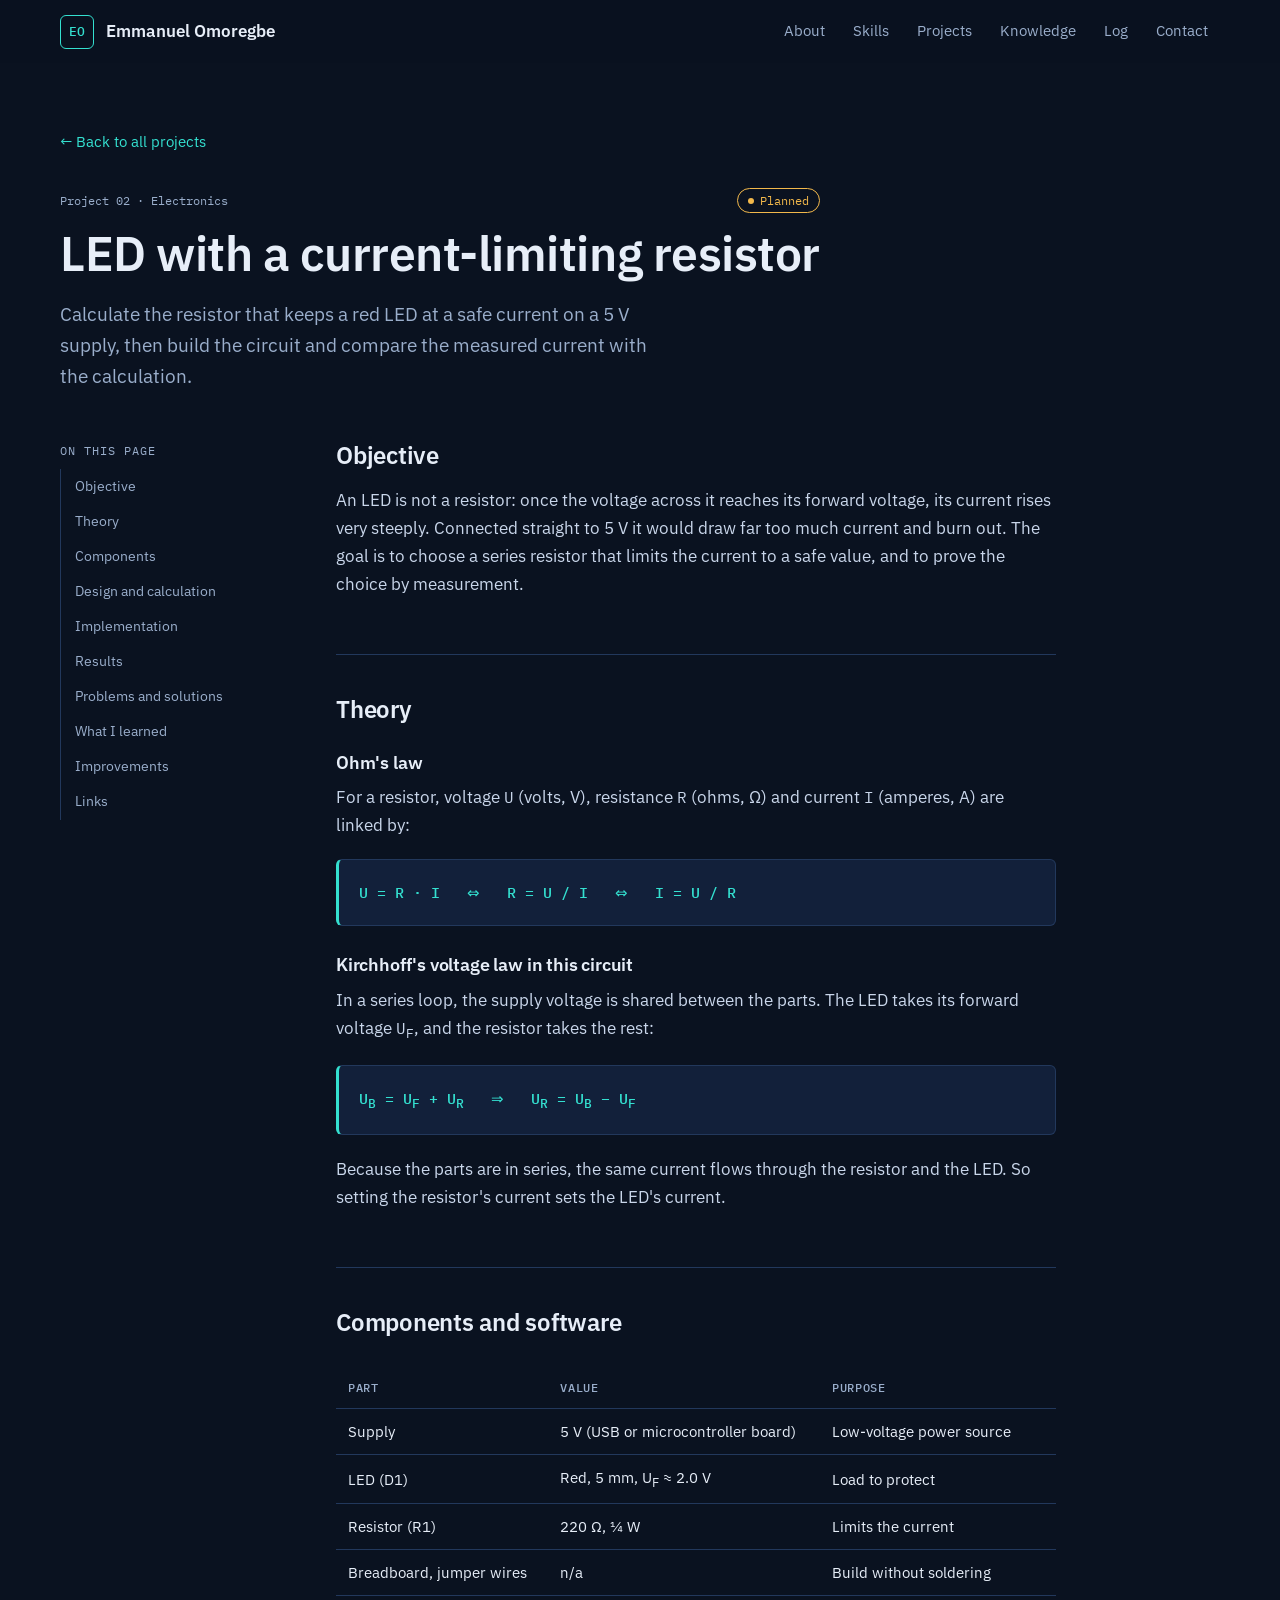
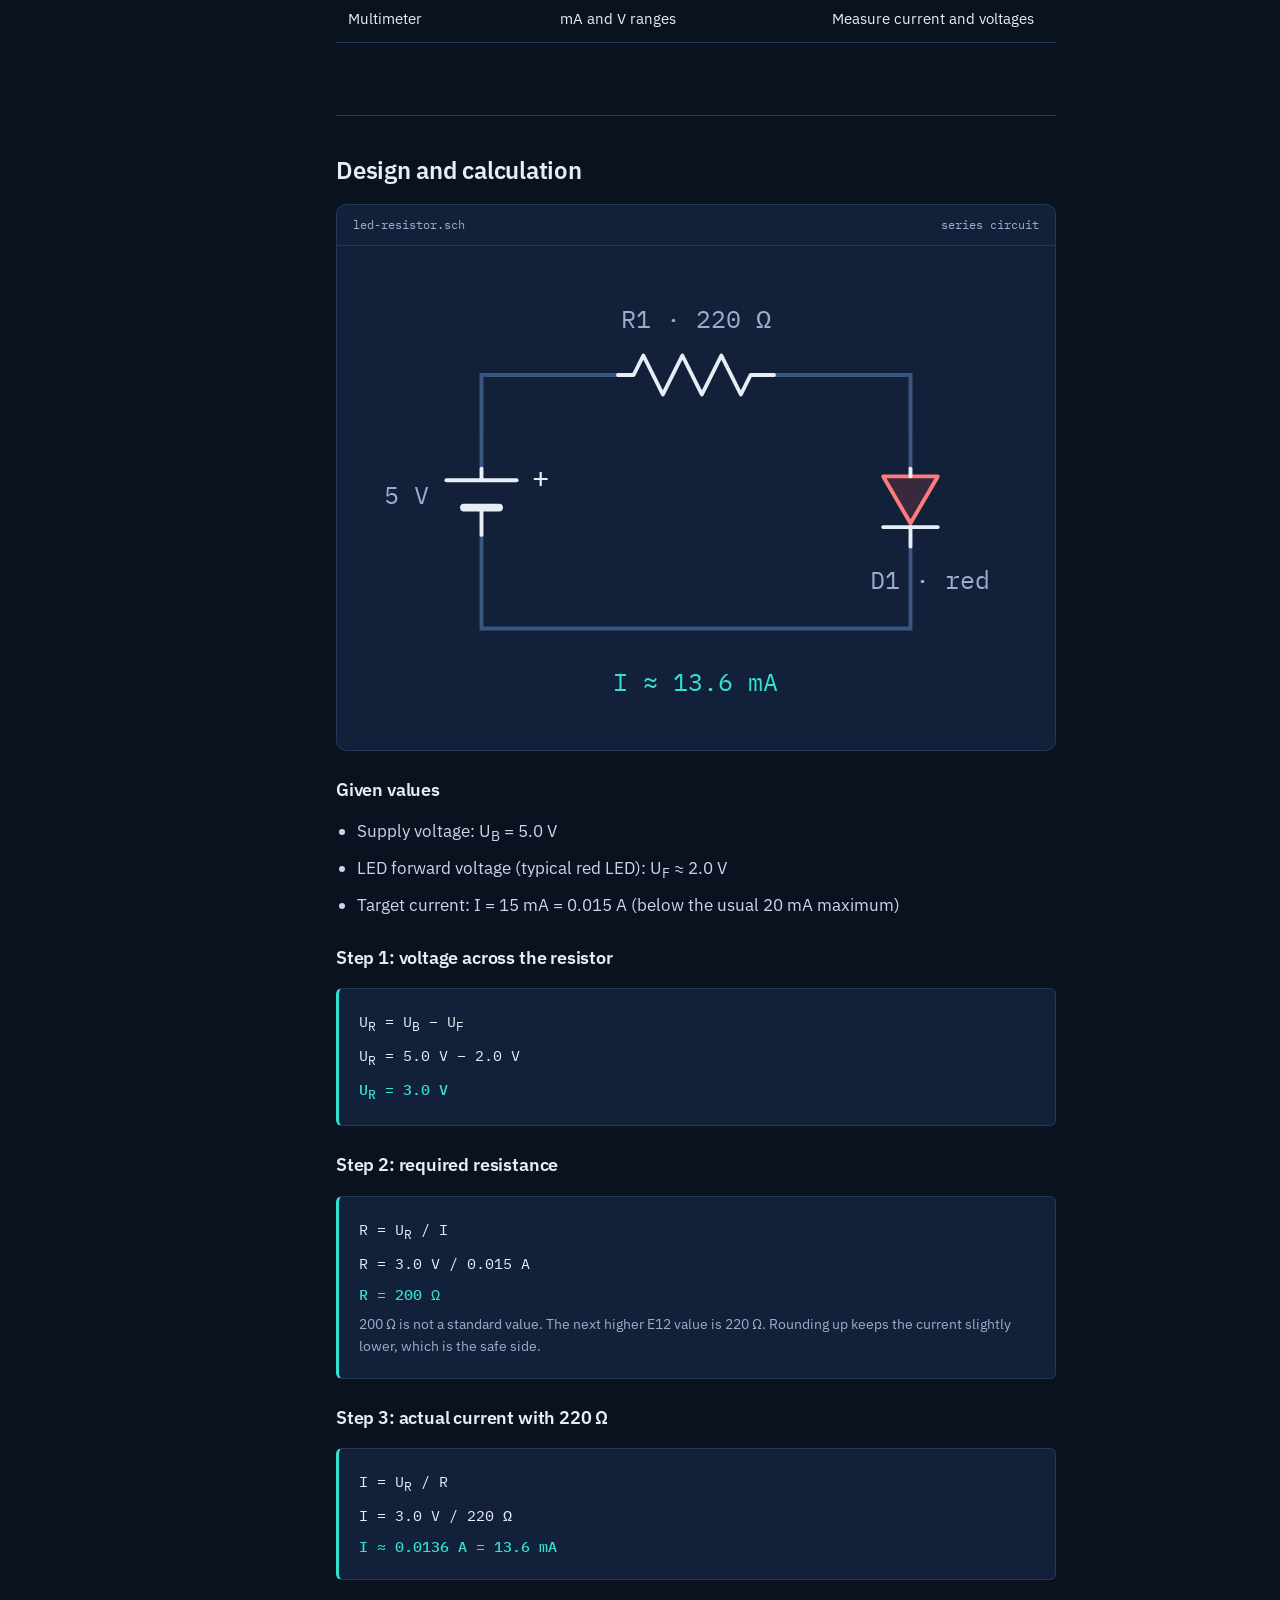
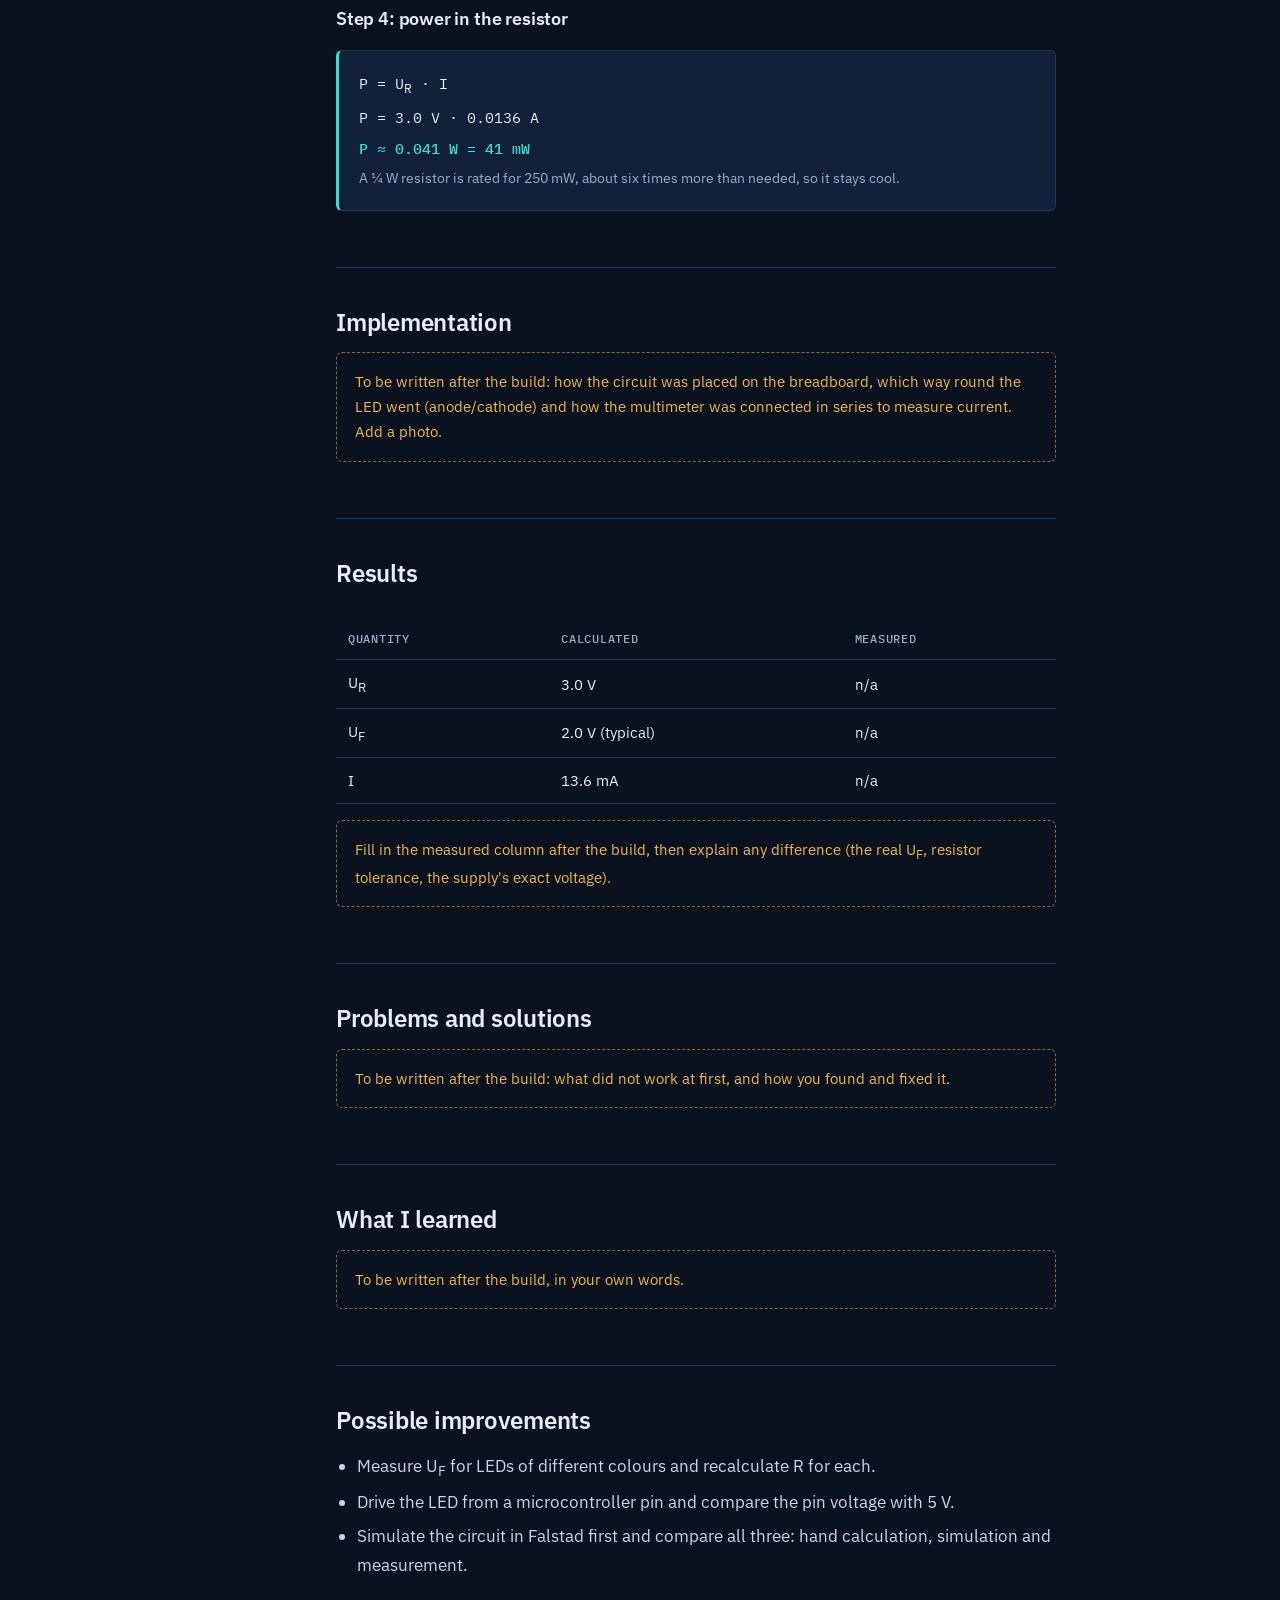
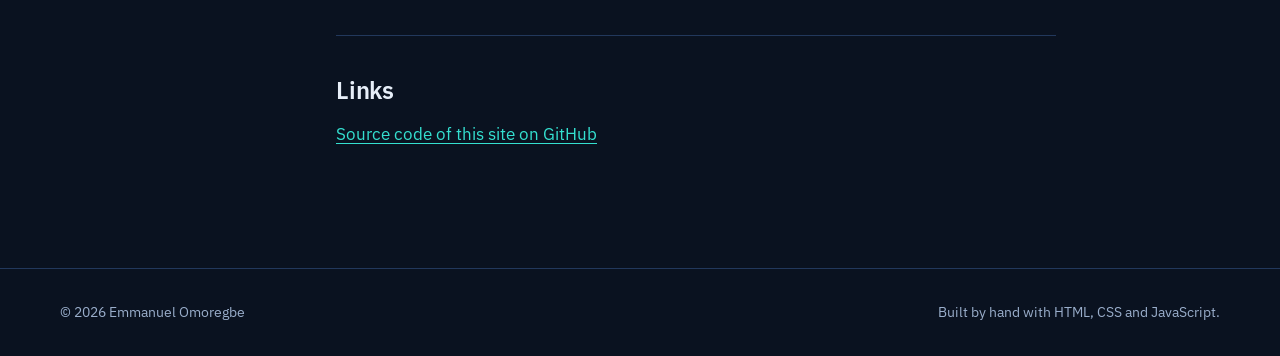
==== projects/led-resistor.html @ 3b99ac24 "Build first version of portfolio site - Home, About, Skills, Projects, Knowledge, Progress log and C" ====
<!DOCTYPE html>
<html lang="en">
<head>
  <meta charset="UTF-8">
  <meta name="viewport" content="width=device-width, initial-scale=1">
  <title>LED with a current-limiting resistor · Emmanuel Omoregbe</title>
  <meta name="description" content="Project 02: calculating, building and measuring a current-limiting resistor for a red LED on a 5 V supply.">
  <meta name="theme-color" content="#0a1220">
  <link rel="icon" href="../assets/favicon.svg" type="image/svg+xml">
  <link rel="preconnect" href="https://fonts.googleapis.com">
  <link rel="preconnect" href="https://fonts.gstatic.com" crossorigin>
  <link href="https://fonts.googleapis.com/css2?family=IBM+Plex+Mono:wght@400;500&family=IBM+Plex+Sans:wght@400;500;600&display=swap" rel="stylesheet">
  <!-- Note the "../": this page is one folder deeper than index.html -->
  <link rel="stylesheet" href="../css/style.css">
  <script src="../js/main.js" defer></script>
</head>
<body>
  <a class="skip-link" href="#main">Skip to content</a>

  <header class="site-header">
    <div class="wrap header-inner">
      <a class="brand" href="../index.html" aria-label="Emmanuel Omoregbe, home">
        <span class="brand-mark" aria-hidden="true">EO</span>
        <span class="brand-name">Emmanuel Omoregbe</span>
      </a>
      <button class="nav-toggle" type="button" aria-expanded="false" aria-controls="site-nav">
        <span class="nav-toggle-bars" aria-hidden="true"></span>
        <span class="visually-hidden">Open menu</span>
      </button>
      <nav id="site-nav" class="site-nav" aria-label="Main">
        <a href="../index.html#about">About</a>
        <a href="../index.html#skills">Skills</a>
        <a href="../index.html#projects">Projects</a>
        <a href="../index.html#knowledge">Knowledge</a>
        <a href="../index.html#log">Log</a>
        <a href="../index.html#contact">Contact</a>
      </nav>
    </div>
  </header>

  <main id="main" class="project-page">
    <div class="wrap">
      <a class="back-link" href="../index.html#projects">← Back to all projects</a>

      <header class="project-header">
        <div class="card-meta">
          <span>Project 02 · Electronics</span>
          <span class="status status-planned">Planned</span>
        </div>
        <h1>LED with a current-limiting resistor</h1>
        <p class="lead">
          Calculate the resistor that keeps a red LED at a safe current on a 5 V supply,
          then build the circuit and compare the measured current with the calculation.
        </p>
      </header>

      <div class="project-layout">
        <nav class="toc" aria-label="On this page">
          <p>On this page</p>
          <ol>
            <li><a href="#objective">Objective</a></li>
            <li><a href="#theory">Theory</a></li>
            <li><a href="#components">Components</a></li>
            <li><a href="#design">Design and calculation</a></li>
            <li><a href="#implementation">Implementation</a></li>
            <li><a href="#results">Results</a></li>
            <li><a href="#problems">Problems and solutions</a></li>
            <li><a href="#learned">What I learned</a></li>
            <li><a href="#improvements">Improvements</a></li>
            <li><a href="#links">Links</a></li>
          </ol>
        </nav>

        <article class="doc">
          <section id="objective">
            <h2>Objective</h2>
            <p>
              An LED is not a resistor: once the voltage across it reaches its forward voltage, its
              current rises very steeply. Connected straight to 5 V it would draw far too much current
              and burn out. The goal is to choose a series resistor that limits the current to a safe
              value, and to prove the choice by measurement.
            </p>
          </section>

          <section id="theory">
            <h2>Theory</h2>
            <h3>Ohm's law</h3>
            <p>
              For a resistor, voltage <code>U</code> (volts, V), resistance <code>R</code> (ohms, Ω) and
              current <code>I</code> (amperes, A) are linked by:
            </p>
            <div class="calc"><p class="result">U = R · I &nbsp;&nbsp;⇔&nbsp;&nbsp; R = U / I &nbsp;&nbsp;⇔&nbsp;&nbsp; I = U / R</p></div>

            <h3>Kirchhoff's voltage law in this circuit</h3>
            <p>
              In a series loop, the supply voltage is shared between the parts. The LED takes its forward
              voltage <code>U<sub>F</sub></code>, and the resistor takes the rest:
            </p>
            <div class="calc"><p class="result">U<sub>B</sub> = U<sub>F</sub> + U<sub>R</sub> &nbsp;&nbsp;⇒&nbsp;&nbsp; U<sub>R</sub> = U<sub>B</sub> − U<sub>F</sub></p></div>
            <p>
              Because the parts are in series, the same current flows through the resistor and the LED.
              So setting the resistor's current sets the LED's current.
            </p>
          </section>

          <section id="components">
            <h2>Components and software</h2>
            <div class="table-scroll">
              <table class="data-table">
                <thead>
                  <tr><th>Part</th><th>Value</th><th>Purpose</th></tr>
                </thead>
                <tbody>
                  <tr><td>Supply</td><td>5 V (USB or microcontroller board)</td><td>Low-voltage power source</td></tr>
                  <tr><td>LED (D1)</td><td>Red, 5 mm, U<sub>F</sub> ≈ 2.0 V</td><td>Load to protect</td></tr>
                  <tr><td>Resistor (R1)</td><td>220 Ω, ¼ W</td><td>Limits the current</td></tr>
                  <tr><td>Breadboard, jumper wires</td><td>n/a</td><td>Build without soldering</td></tr>
                  <tr><td>Multimeter</td><td>mA and V ranges</td><td>Measure current and voltages</td></tr>
                </tbody>
              </table>
            </div>
            <!-- EDIT: replace the typical LED values with the values from your LED's datasheet -->
          </section>

          <section id="design">
            <h2>Design and calculation</h2>

            <figure class="schematic" aria-label="Circuit diagram: 5 volt supply, 220 ohm resistor and red LED in series">
              <div class="schematic-bar" aria-hidden="true"><span>led-resistor.sch</span><span>series circuit</span></div>
              <svg viewBox="0 0 360 250" role="img" aria-hidden="true">
                <path class="wire" d="M70 190 L70 60 L290 60 L290 190 Z"/>
                <rect class="gap" x="52" y="108" width="36" height="34"/>
                <line class="part" x1="52" y1="114" x2="88" y2="114"/>
                <line class="part thick" x1="61" y1="128" x2="79" y2="128"/>
                <line class="part" x1="70" y1="114" x2="70" y2="108"/>
                <line class="part" x1="70" y1="128" x2="70" y2="142"/>
                <text class="label" x="96" y="118">+</text>
                <text class="value" x="20" y="126">5 V</text>
                <rect class="gap" x="140" y="48" width="80" height="24"/>
                <path class="part" d="M140 60 L148 60 L153 50 L163 70 L173 50 L183 70 L193 50 L203 70 L208 60 L220 60"/>
                <text class="value" x="180" y="36" text-anchor="middle">R1 · 220 Ω</text>
                <rect class="gap" x="272" y="108" width="36" height="40"/>
                <path class="part led" d="M276 112 L304 112 L290 136 Z"/>
                <line class="part" x1="276" y1="138" x2="304" y2="138"/>
                <line class="part" x1="290" y1="108" x2="290" y2="112"/>
                <line class="part" x1="290" y1="138" x2="290" y2="148"/>
                <text class="value" x="300" y="170" text-anchor="middle">D1 · red</text>
                <text class="value accent" x="180" y="222" text-anchor="middle">I ≈ 13.6 mA</text>
              </svg>
            </figure>

            <h3>Given values</h3>
            <ul>
              <li>Supply voltage: U<sub>B</sub> = 5.0 V</li>
              <li>LED forward voltage (typical red LED): U<sub>F</sub> ≈ 2.0 V</li>
              <li>Target current: I = 15 mA = 0.015 A (below the usual 20 mA maximum)</li>
            </ul>

            <h3>Step 1: voltage across the resistor</h3>
            <div class="calc">
              <p>U<sub>R</sub> = U<sub>B</sub> − U<sub>F</sub></p>
              <p>U<sub>R</sub> = 5.0 V − 2.0 V</p>
              <p class="result">U<sub>R</sub> = 3.0 V</p>
            </div>

            <h3>Step 2: required resistance</h3>
            <div class="calc">
              <p>R = U<sub>R</sub> / I</p>
              <p>R = 3.0 V / 0.015 A</p>
              <p class="result">R = 200 Ω</p>
              <p class="step">200 Ω is not a standard value. The next higher E12 value is 220 Ω. Rounding up keeps the current slightly lower, which is the safe side.</p>
            </div>

            <h3>Step 3: actual current with 220 Ω</h3>
            <div class="calc">
              <p>I = U<sub>R</sub> / R</p>
              <p>I = 3.0 V / 220 Ω</p>
              <p class="result">I ≈ 0.0136 A = 13.6 mA</p>
            </div>

            <h3>Step 4: power in the resistor</h3>
            <div class="calc">
              <p>P = U<sub>R</sub> · I</p>
              <p>P = 3.0 V · 0.0136 A</p>
              <p class="result">P ≈ 0.041 W = 41 mW</p>
              <p class="step">A ¼ W resistor is rated for 250 mW, about six times more than needed, so it stays cool.</p>
            </div>
          </section>

          <section id="implementation">
            <h2>Implementation</h2>
            <p class="todo">To be written after the build: how the circuit was placed on the breadboard, which way round the LED went (anode/cathode) and how the multimeter was connected in series to measure current. Add a photo.</p>
          </section>

          <section id="results">
            <h2>Results</h2>
            <div class="table-scroll">
              <table class="data-table">
                <thead>
                  <tr><th>Quantity</th><th>Calculated</th><th>Measured</th></tr>
                </thead>
                <tbody>
                  <tr><td>U<sub>R</sub></td><td>3.0 V</td><td>n/a</td></tr>
                  <tr><td>U<sub>F</sub></td><td>2.0 V (typical)</td><td>n/a</td></tr>
                  <tr><td>I</td><td>13.6 mA</td><td>n/a</td></tr>
                </tbody>
              </table>
            </div>
            <p class="todo">Fill in the measured column after the build, then explain any difference (the real U<sub>F</sub>, resistor tolerance, the supply's exact voltage).</p>
          </section>

          <section id="problems">
            <h2>Problems and solutions</h2>
            <p class="todo">To be written after the build: what did not work at first, and how you found and fixed it.</p>
          </section>

          <section id="learned">
            <h2>What I learned</h2>
            <p class="todo">To be written after the build, in your own words.</p>
          </section>

          <section id="improvements">
            <h2>Possible improvements</h2>
            <ul>
              <li>Measure U<sub>F</sub> for LEDs of different colours and recalculate R for each.</li>
              <li>Drive the LED from a microcontroller pin and compare the pin voltage with 5 V.</li>
              <li>Simulate the circuit in Falstad first and compare all three: hand calculation, simulation and measurement.</li>
            </ul>
          </section>

          <section id="links">
            <h2>Links</h2>
            <p>
              <a href="https://github.com/Manuopus/electrical-engineering-portfolio" target="_blank" rel="noopener">Source code of this site on GitHub</a>
            </p>
          </section>
        </article>
      </div>
    </div>
  </main>

  <footer class="site-footer">
    <div class="wrap footer-inner">
      <p>© <span id="year"></span> Emmanuel Omoregbe</p>
      <p>Built by hand with HTML, CSS and JavaScript.</p>
    </div>
  </footer>
</body>
</html>
---- css/style.css ----
/* =========================================================
   Electrical Engineering Portfolio: main stylesheet
   Sections:
     1. Design tokens (colours, fonts, spacing)
     2. Base and reset
     3. Layout helpers
     4. Header and navigation
     5. Buttons and status labels
     6. Hero and schematic
     7. Sections: about, skills, cards, timeline, contact
     8. Project pages
     9. Footer
    10. Motion (entrance, reduced motion)
    11. Responsive breakpoints
   ========================================================= */

/* ---------- 1. Design tokens ----------
   Change a colour here and it changes everywhere. */
:root {
  --bg: #0a1220;          /* page background, dark navy */
  --bg-alt: #0d182b;      /* every second section */
  --surface: #12203a;     /* cards and panels */
  --surface-hover: #172947;
  --line: #22385c;        /* borders and wires */
  --text: #e7eef8;
  --muted: #9aaecb;       /* secondary text */
  --accent: #34e0d0;      /* turquoise */
  --accent-strong: #6cf0e3;
  --accent-ink: #04231f;  /* text on turquoise buttons */
  --planned: #f2b84b;
  --learning: #34e0d0;
  --demonstrated: #6be38f;

  --font-sans: "IBM Plex Sans", system-ui, -apple-system, "Segoe UI", sans-serif;
  --font-mono: "IBM Plex Mono", ui-monospace, "SFMono-Regular", Menlo, monospace;

  --radius: 10px;
  --radius-small: 6px;
  --gutter: clamp(16px, 4vw, 40px);  /* left/right page padding */
  --max-width: 1160px;
  --section-space: clamp(72px, 10vw, 120px);
  --header-height: 64px;

  --ease: cubic-bezier(0.2, 0.7, 0.2, 1);
}

/* ---------- 2. Base and reset ---------- */
*,
*::before,
*::after {
  box-sizing: border-box;
}

html {
  scroll-behavior: smooth;
  scroll-padding-top: calc(var(--header-height) + 16px); /* anchors land below the fixed header */
  -webkit-text-size-adjust: 100%;
}

body {
  margin: 0;
  background: var(--bg);
  color: var(--text);
  font-family: var(--font-sans);
  font-size: 1.0625rem;
  line-height: 1.65;
  -webkit-font-smoothing: antialiased;
}

h1, h2, h3, h4 {
  margin: 0;
  line-height: 1.2;
  font-weight: 600;
  letter-spacing: -0.01em;
  text-wrap: balance;
}

p {
  margin: 0;
  text-wrap: pretty;
}

a {
  color: var(--accent);
  text-decoration-thickness: 1px;
  text-underline-offset: 3px;
}

a:hover {
  color: var(--accent-strong);
}

img,
svg {
  display: block;
  max-width: 100%;
}

code,
.mono {
  font-family: var(--font-mono);
  font-size: 0.92em;
}

:focus-visible {
  outline: 2px solid var(--accent);
  outline-offset: 3px;
  border-radius: 4px;
}

.visually-hidden {
  position: absolute;
  width: 1px;
  height: 1px;
  overflow: hidden;
  clip: rect(0 0 0 0);
  white-space: nowrap;
}

.skip-link {
  position: absolute;
  left: 16px;
  top: -60px;
  z-index: 100;
  padding: 10px 16px;
  background: var(--accent);
  color: var(--accent-ink);
  font-weight: 600;
  border-radius: var(--radius-small);
}

.skip-link:focus {
  top: 12px;
}

/* ---------- 3. Layout helpers ---------- */
.wrap {
  width: 100%;
  max-width: calc(var(--max-width) + 2 * var(--gutter));
  margin-inline: auto;
  padding-inline: var(--gutter);
}

.section {
  padding-block: var(--section-space);
}

.section-alt {
  background: var(--bg-alt);
  border-block: 1px solid #13223b;
}

.section-title {
  font-size: clamp(1.75rem, 3.2vw, 2.4rem);
  margin-bottom: 16px;
}

.section-intro {
  max-width: 62ch;
  color: var(--muted);
  margin-bottom: 40px;
}

.eyebrow {
  font-family: var(--font-mono);
  font-size: 0.8125rem;
  letter-spacing: 0.08em;
  text-transform: uppercase;
  color: var(--accent);
  margin-bottom: 20px;
}

.lead {
  font-size: clamp(1.0625rem, 1.6vw, 1.1875rem);
  color: var(--muted);
  max-width: 58ch;
}

.prose p + p {
  margin-top: 1em;
}

/* ---------- 4. Header and navigation ---------- */
.site-header {
  position: fixed;
  inset: 0 0 auto 0;
  z-index: 50;
  height: var(--header-height);
  border-bottom: 1px solid transparent;
  transition: border-color 0.2s;
}

/* The blurred background sits on its own layer. If backdrop-filter were on
   .site-header itself, it would trap the fixed mobile menu inside the header. */
.site-header::before {
  content: "";
  position: absolute;
  inset: 0;
  z-index: -1;
  background: rgba(10, 18, 32, 0.82);
  backdrop-filter: blur(10px);
  -webkit-backdrop-filter: blur(10px);
}

.site-header.is-scrolled {
  border-bottom-color: var(--line);
}

.header-inner {
  height: 100%;
  display: flex;
  align-items: center;
  justify-content: space-between;
  gap: 24px;
}

.brand {
  display: inline-flex;
  align-items: center;
  gap: 12px;
  color: var(--text);
  text-decoration: none;
  font-weight: 600;
  min-height: 44px;
}

.brand:hover {
  color: var(--text);
}

.brand-mark {
  display: grid;
  place-items: center;
  width: 34px;
  height: 34px;
  border: 1.5px solid var(--accent);
  border-radius: var(--radius-small);
  color: var(--accent);
  font-family: var(--font-mono);
  font-size: 0.8125rem;
  font-weight: 500;
}

.site-nav {
  display: flex;
  gap: 4px;
}

.site-nav a {
  position: relative;
  padding: 10px 12px;
  color: var(--muted);
  text-decoration: none;
  font-size: 0.9375rem;
  transition: color 0.2s;
}

/* underline that draws in on hover and on the active section */
.site-nav a::after {
  content: "";
  position: absolute;
  left: 12px;
  right: 12px;
  bottom: 4px;
  height: 1.5px;
  background: var(--accent);
  transform: scaleX(0);
  transform-origin: left;
  transition: transform 0.25s var(--ease);
}

.site-nav a:hover,
.site-nav a.is-active {
  color: var(--text);
}

.site-nav a:hover::after,
.site-nav a.is-active::after {
  transform: scaleX(1);
}

.nav-toggle {
  display: none; /* shown on small screens, see section 11 */
  width: 44px;
  height: 44px;
  border: 1px solid var(--line);
  border-radius: var(--radius-small);
  background: transparent;
  cursor: pointer;
}

.nav-toggle-bars,
.nav-toggle-bars::before,
.nav-toggle-bars::after {
  display: block;
  width: 18px;
  height: 1.5px;
  margin-inline: auto;
  background: var(--text);
  transition: transform 0.25s var(--ease), opacity 0.2s;
}

.nav-toggle-bars {
  position: relative;
}

.nav-toggle-bars::before,
.nav-toggle-bars::after {
  content: "";
  position: absolute;
  left: 0;
}

.nav-toggle-bars::before { top: -6px; }
.nav-toggle-bars::after { top: 6px; }

.nav-toggle[aria-expanded="true"] .nav-toggle-bars { background: transparent; }
.nav-toggle[aria-expanded="true"] .nav-toggle-bars::before { transform: translateY(6px) rotate(45deg); }
.nav-toggle[aria-expanded="true"] .nav-toggle-bars::after { transform: translateY(-6px) rotate(-45deg); }

/* ---------- 5. Buttons and status labels ---------- */
.button-row {
  display: flex;
  flex-wrap: wrap;
  gap: 12px;
  margin-top: 32px;
}

.button {
  display: inline-flex;
  align-items: center;
  justify-content: center;
  min-height: 48px;
  padding: 12px 22px;
  border-radius: var(--radius-small);
  font-weight: 500;
  font-size: 0.9875rem;
  text-decoration: none;
  transition: transform 0.15s var(--ease), background-color 0.2s, border-color 0.2s, color 0.2s;
}

.button:hover {
  transform: translateY(-1px);
}

.button:active {
  transform: translateY(1px) scale(0.98);
}

.button-primary {
  background: var(--accent);
  color: var(--accent-ink);
}

.button-primary:hover {
  background: var(--accent-strong);
  color: var(--accent-ink);
}

.button-secondary {
  border: 1px solid var(--line);
  color: var(--text);
}

.button-secondary:hover {
  border-color: var(--accent);
  color: var(--text);
}

.status {
  display: inline-flex;
  align-items: center;
  gap: 6px;
  padding: 2px 10px;
  border: 1px solid currentColor;
  border-radius: 999px;
  font-family: var(--font-mono);
  font-size: 0.75rem;
  line-height: 1.6;
  white-space: nowrap;
}

.status::before {
  content: "";
  width: 6px;
  height: 6px;
  border-radius: 50%;
  background: currentColor;
}

.status-planned { color: var(--planned); }
.status-learning { color: var(--learning); }
.status-demonstrated { color: var(--demonstrated); }
.status-in-progress { color: var(--learning); }
.status-completed { color: var(--demonstrated); }

/* ---------- 6. Hero and schematic ---------- */
.hero {
  min-height: 100svh;
  display: flex;
  align-items: center;
  padding-top: calc(var(--header-height) + 48px);
  padding-bottom: 64px;
  /* faint engineering grid behind the hero */
  background-image:
    linear-gradient(rgba(52, 224, 208, 0.045) 1px, transparent 1px),
    linear-gradient(90deg, rgba(52, 224, 208, 0.045) 1px, transparent 1px);
  background-size: 32px 32px;
  background-position: center top;
}

.hero-grid {
  display: grid;
  grid-template-columns: 1.15fr 1fr;
  align-items: center;
  gap: clamp(32px, 6vw, 80px);
}

.hero h1 {
  font-size: clamp(2.1rem, 4.6vw, 3.5rem);
  line-height: 1.08;
  letter-spacing: -0.025em;
  margin-bottom: 24px;
}

.focus {
  display: flex;
  align-items: center;
  gap: 10px;
  margin-top: 36px;
  font-family: var(--font-mono);
  font-size: 0.8125rem;
  color: var(--muted);
}

.focus-dot {
  width: 8px;
  height: 8px;
  border-radius: 50%;
  background: var(--accent);
  box-shadow: 0 0 0 4px rgba(52, 224, 208, 0.18);
}

.schematic {
  margin: 0;
  background: var(--surface);
  border: 1px solid var(--line);
  border-radius: var(--radius);
  overflow: hidden;
}

.schematic-bar {
  display: flex;
  justify-content: space-between;
  gap: 16px;
  padding: 10px 16px;
  border-bottom: 1px solid var(--line);
  font-family: var(--font-mono);
  font-size: 0.75rem;
  color: var(--muted);
}

.schematic svg {
  width: 100%;
  height: auto;
  padding: 12px 8px 4px;
}

.schematic .wire {
  fill: none;
  stroke: #3b5680;
  stroke-width: 2;
}

.schematic .gap { fill: var(--surface); }

.schematic .part {
  fill: none;
  stroke: var(--text);
  stroke-width: 2;
  stroke-linecap: round;
  stroke-linejoin: round;
}

.schematic .part.thick { stroke-width: 4; }
.schematic .part.led { fill: rgba(255, 90, 90, 0.16); stroke: #ff7a7a; }
.schematic .part.glow { stroke: #ff7a7a; stroke-width: 1.5; }
.schematic .current circle { fill: var(--accent); }

.schematic .label,
.schematic .value {
  font-family: var(--font-mono);
  font-size: 13px;
  fill: var(--muted);
}

.schematic .label { fill: var(--text); font-size: 15px; }
.schematic .value.accent { fill: var(--accent); }

/* ---------- 7. Sections ---------- */

/* About */
.about-grid {
  display: grid;
  grid-template-columns: 1.4fr 1fr;
  gap: clamp(32px, 6vw, 80px);
  align-items: start;
  margin-top: 24px;
}

.prose {
  max-width: 62ch;
  color: #c9d6ea;
}

.facts {
  margin: 0;
  border-top: 1px solid var(--line);
}

.facts div {
  display: grid;
  grid-template-columns: 9.5rem 1fr;
  gap: 16px;
  padding: 16px 0;
  border-bottom: 1px solid var(--line);
}

.facts dt {
  font-family: var(--font-mono);
  font-size: 0.8125rem;
  color: var(--muted);
  padding-top: 3px;
}

.facts dd {
  margin: 0;
}

/* Skills */
.section-intro .status {
  margin-inline: 2px;
  vertical-align: 1px;
}

.skill-groups {
  display: grid;
  grid-template-columns: repeat(3, 1fr);
  gap: 20px;
}

.skill-group {
  background: var(--surface);
  border: 1px solid var(--line);
  border-radius: var(--radius);
  padding: 24px;
}

.skill-group h3 {
  font-size: 1.0625rem;
  margin-bottom: 12px;
}

.skill-list {
  list-style: none;
  margin: 0;
  padding: 0;
}

.skill-list li {
  display: flex;
  align-items: center;
  justify-content: space-between;
  gap: 12px;
  padding: 10px 0;
  border-top: 1px solid rgba(34, 56, 92, 0.6);
  font-size: 0.9625rem;
}

.skill-list li:first-child {
  border-top: 0;
}

/* Filters */
.filters {
  display: flex;
  flex-wrap: wrap;
  gap: 8px;
  margin-bottom: 24px;
}

.filter-button {
  min-height: 44px;
  padding: 8px 16px;
  border: 1px solid var(--line);
  border-radius: 999px;
  background: transparent;
  color: var(--muted);
  font: inherit;
  font-size: 0.9rem;
  cursor: pointer;
  transition: color 0.2s, border-color 0.2s, background-color 0.2s;
}

.filter-button:hover {
  color: var(--text);
  border-color: var(--accent);
}

.filter-button[aria-pressed="true"] {
  background: var(--accent);
  border-color: var(--accent);
  color: var(--accent-ink);
}

/* Cards (projects and knowledge share one card style) */
.card-grid {
  display: grid;
  grid-template-columns: repeat(3, 1fr);
  gap: 20px;
}

.card {
  position: relative;
  display: flex;
  flex-direction: column;
  gap: 12px;
  background: var(--surface);
  border: 1px solid var(--line);
  border-radius: var(--radius);
  padding: 24px;
  transition: transform 0.2s var(--ease), border-color 0.2s, background-color 0.2s;
}

.card.is-linked:hover {
  transform: translateY(-2px);
  border-color: rgba(52, 224, 208, 0.55);
  background: var(--surface-hover);
}

.card-meta {
  display: flex;
  align-items: center;
  justify-content: space-between;
  gap: 12px;
  font-family: var(--font-mono);
  font-size: 0.75rem;
  color: var(--muted);
}

.card h3 {
  font-size: 1.1875rem;
}

/* the whole card is clickable: the title link stretches over it */
.card h3 a {
  color: var(--text);
  text-decoration: none;
}

.card h3 a::after {
  content: "";
  position: absolute;
  inset: 0;
  border-radius: var(--radius);
}

.card p {
  color: var(--muted);
  font-size: 0.9625rem;
}

.card-formula {
  margin-top: auto;
  padding: 12px 14px;
  background: var(--bg);
  border: 1px solid var(--line);
  border-radius: var(--radius-small);
  font-family: var(--font-mono);
  font-size: 0.95rem;
  color: var(--accent);
}

.tag-list {
  display: flex;
  flex-wrap: wrap;
  gap: 6px;
  margin: auto 0 0;
  padding: 8px 0 0;
  list-style: none;
}

.tag-list li {
  padding: 2px 8px;
  border: 1px solid var(--line);
  border-radius: 4px;
  font-family: var(--font-mono);
  font-size: 0.75rem;
  color: var(--muted);
}

.card-link {
  font-size: 0.9rem;
  font-weight: 500;
}

.empty-note {
  color: var(--muted);
}

/* Timeline */
.timeline {
  list-style: none;
  margin: 0;
  padding: 0;
  max-width: 760px;
  border-left: 1px solid var(--line);
}

.timeline li {
  position: relative;
  padding: 0 0 32px 28px;
}

.timeline li:last-child {
  padding-bottom: 0;
}

.timeline li::before {
  content: "";
  position: absolute;
  left: -5px;
  top: 7px;
  width: 9px;
  height: 9px;
  border-radius: 50%;
  background: var(--bg);
  border: 1.5px solid var(--accent);
}

.timeline time {
  display: block;
  font-family: var(--font-mono);
  font-size: 0.8125rem;
  color: var(--accent);
  margin-bottom: 4px;
}

.timeline h3 {
  font-size: 1.0625rem;
  margin-bottom: 4px;
}

.timeline p {
  color: var(--muted);
  font-size: 0.9625rem;
}

/* Contact */
.contact .lead {
  margin-top: 8px;
}

/* ---------- 8. Project pages ---------- */
.project-page {
  padding-top: calc(var(--header-height) + 56px);
  padding-bottom: var(--section-space);
}

.back-link {
  display: inline-flex;
  align-items: center;
  min-height: 44px;
  margin-bottom: 24px;
  font-size: 0.9375rem;
  text-decoration: none;
}

.back-link:hover {
  text-decoration: underline;
}

.project-header {
  max-width: 760px;
  margin-bottom: 48px;
}

.project-header h1 {
  font-size: clamp(2rem, 4.2vw, 3rem);
  margin: 12px 0 16px;
}

.project-layout {
  display: grid;
  grid-template-columns: 220px 1fr;
  gap: 56px;
  align-items: start;
}

.toc {
  position: sticky;
  top: calc(var(--header-height) + 24px);
  font-size: 0.875rem;
}

.toc p {
  font-family: var(--font-mono);
  font-size: 0.75rem;
  text-transform: uppercase;
  letter-spacing: 0.08em;
  color: var(--muted);
  margin-bottom: 8px;
}

.toc ol {
  list-style: none;
  margin: 0;
  padding: 0;
  border-left: 1px solid var(--line);
}

.toc a {
  display: block;
  padding: 6px 14px;
  color: var(--muted);
  text-decoration: none;
}

.toc a:hover {
  color: var(--text);
}

.doc {
  max-width: 720px;
  min-width: 0; /* lets wide formulas and tables scroll inside their box instead of widening the page */
}

.doc section + section {
  margin-top: 56px;
  padding-top: 40px;
  border-top: 1px solid var(--line);
}

.doc h2 {
  font-size: 1.5rem;
  margin-bottom: 16px;
}

.doc h3 {
  font-size: 1.125rem;
  margin: 28px 0 10px;
}

.doc p,
.doc li {
  color: #c9d6ea;
}

.doc p + p {
  margin-top: 1em;
}

.doc ul,
.doc ol {
  padding-left: 1.25em;
}

.doc li + li {
  margin-top: 6px;
}

.todo {
  padding: 16px 18px;
  border: 1px dashed rgba(242, 184, 75, 0.55);
  border-radius: var(--radius-small);
  color: var(--planned) !important;
  font-size: 0.95rem;
}

/* worked calculation: formula, substitution, result */
.calc {
  margin: 20px 0;
  padding: 20px;
  background: var(--surface);
  border: 1px solid var(--line);
  border-left: 3px solid var(--accent);
  border-radius: var(--radius-small);
  font-family: var(--font-mono);
  font-size: 0.95rem;
  overflow-x: auto;
}

.calc p {
  color: var(--text);
  white-space: nowrap;
}

.calc p + p {
  margin-top: 6px;
}

.calc .step {
  color: var(--muted);
  font-family: var(--font-sans);
  font-size: 0.85rem;
  white-space: normal;
}

.calc .result {
  color: var(--accent);
  font-weight: 500;
}

.data-table {
  width: 100%;
  border-collapse: collapse;
  margin: 16px 0;
  font-size: 0.95rem;
}

.data-table th,
.data-table td {
  text-align: left;
  padding: 10px 12px;
  border-bottom: 1px solid var(--line);
}

.data-table th {
  font-family: var(--font-mono);
  font-size: 0.75rem;
  text-transform: uppercase;
  letter-spacing: 0.06em;
  color: var(--muted);
  font-weight: 500;
}

.table-scroll {
  overflow-x: auto;
}

.doc .schematic {
  margin: 20px 0;
}

/* ---------- 9. Footer ---------- */
.site-footer {
  border-top: 1px solid var(--line);
  padding-block: 32px;
  font-size: 0.875rem;
  color: var(--muted);
}

.footer-inner {
  display: flex;
  flex-wrap: wrap;
  justify-content: space-between;
  gap: 8px 24px;
}

/* ---------- 10. Motion ---------- */
/* Hero elements slide in once when the page loads. */
[data-enter] {
  animation: enter 0.8s var(--ease) both;
}

[data-enter] + [data-enter] {
  animation-delay: 0.15s;
}

@keyframes enter {
  from {
    opacity: 0;
    transform: translateY(14px);
  }
  to {
    opacity: 1;
    transform: none;
  }
}

/* Respect the visitor's "reduce motion" system setting. */
@media (prefers-reduced-motion: reduce) {
  html { scroll-behavior: auto; }

  *,
  *::before,
  *::after {
    animation-duration: 0.01ms !important;
    animation-iteration-count: 1 !important;
    transition-duration: 0.01ms !important;
  }

  .schematic .current { display: none; }
}

/* ---------- 11. Responsive ---------- */
@media (max-width: 980px) {
  .skill-groups,
  .card-grid {
    grid-template-columns: repeat(2, 1fr);
  }

  .project-layout {
    grid-template-columns: 1fr;
    gap: 32px;
  }

  .toc {
    position: static;
  }
}

@media (max-width: 860px) {
  .nav-toggle {
    display: block;
  }

  /* full-screen menu on small screens */
  .site-nav {
    position: fixed;
    inset: var(--header-height) 0 0 0;
    flex-direction: column;
    gap: 0;
    padding: 16px var(--gutter);
    background: var(--bg);
    visibility: hidden;
    opacity: 0;
    transform: translateY(-8px);
    transition: opacity 0.2s, transform 0.2s var(--ease), visibility 0.2s;
  }

  .site-nav.is-open {
    visibility: visible;
    opacity: 1;
    transform: none;
  }

  .site-nav a {
    padding: 16px 0;
    font-size: 1.25rem;
    color: var(--text);
    border-bottom: 1px solid var(--line);
  }

  .site-nav a::after {
    display: none;
  }

  .hero-grid,
  .about-grid {
    grid-template-columns: 1fr;
  }

  .hero {
    min-height: auto;
  }
}

@media (max-width: 620px) {
  .skill-groups,
  .card-grid {
    grid-template-columns: 1fr;
  }

  .button-row .button {
    width: 100%;
  }

  .facts div {
    grid-template-columns: 1fr;
    gap: 2px;
  }

  .schematic-bar span:last-child {
    display: none;
  }

  .brand-name {
    font-size: 0.9375rem;
  }
}
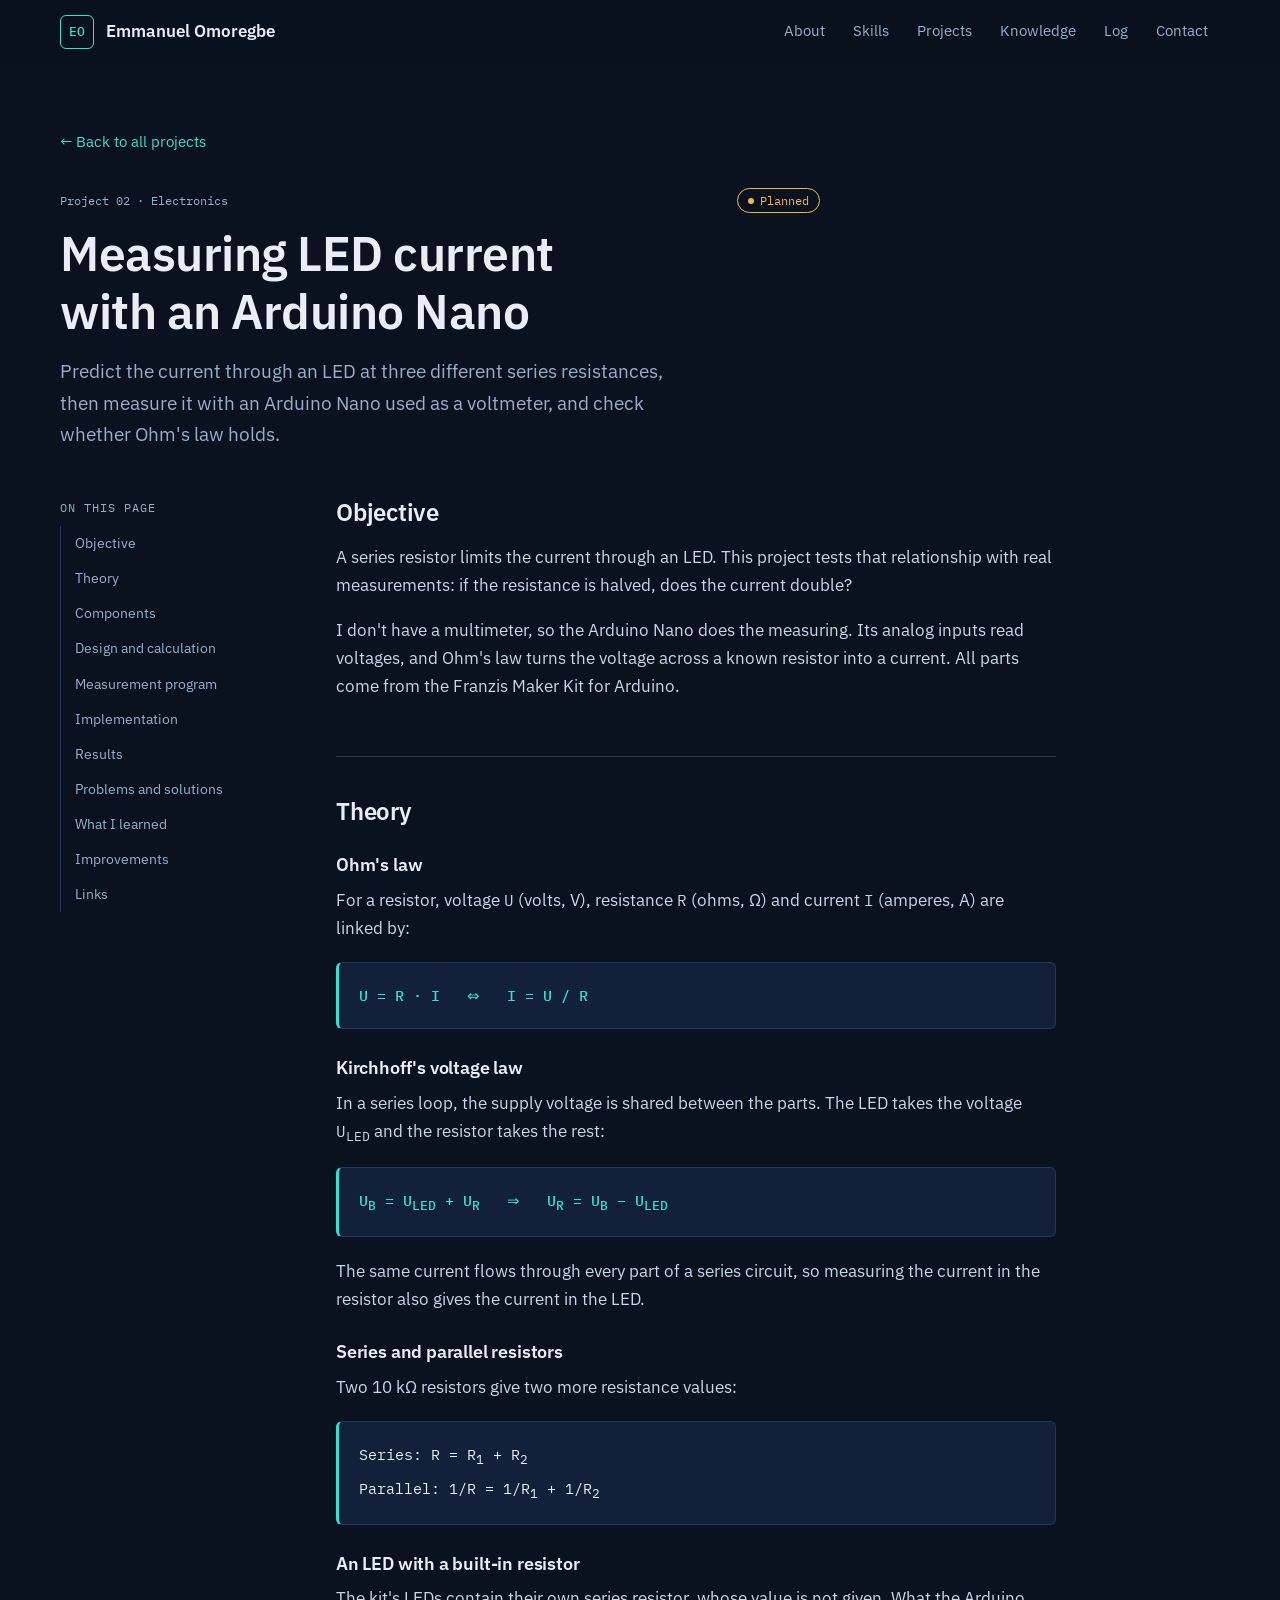
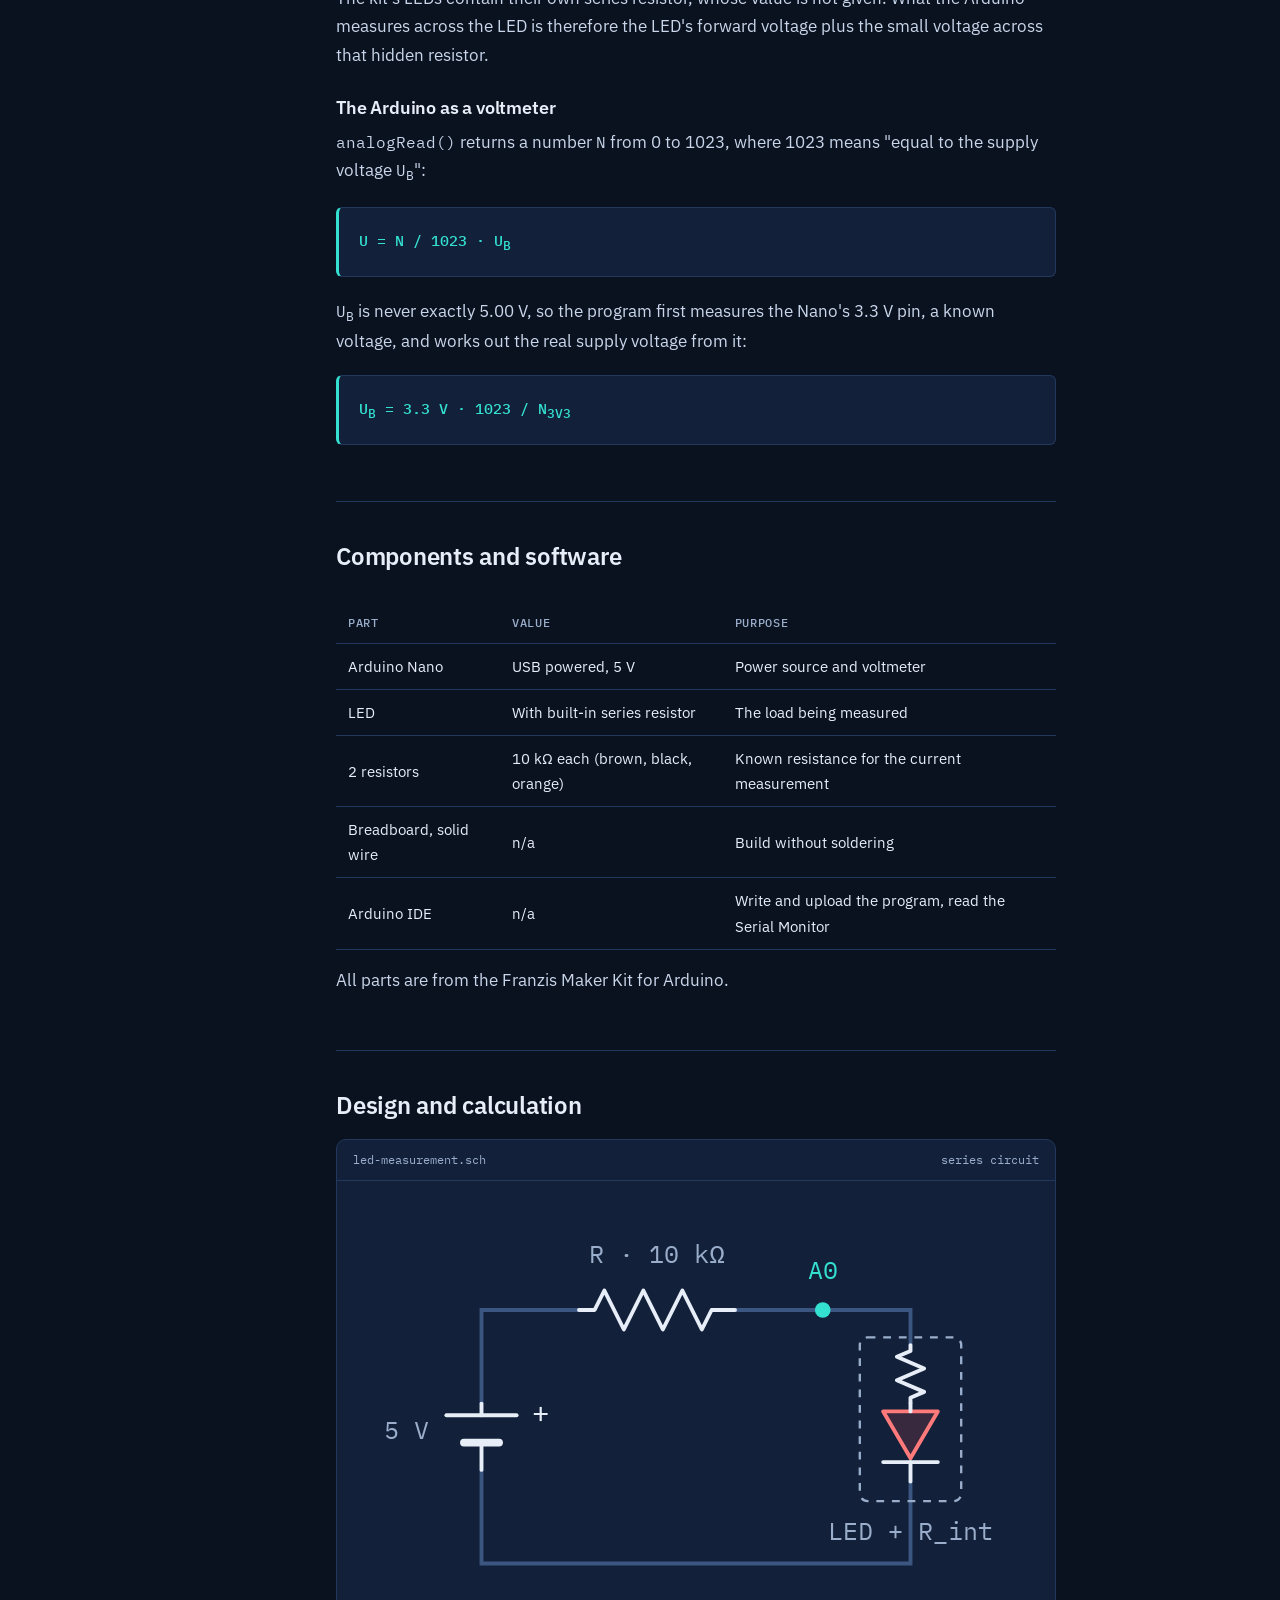
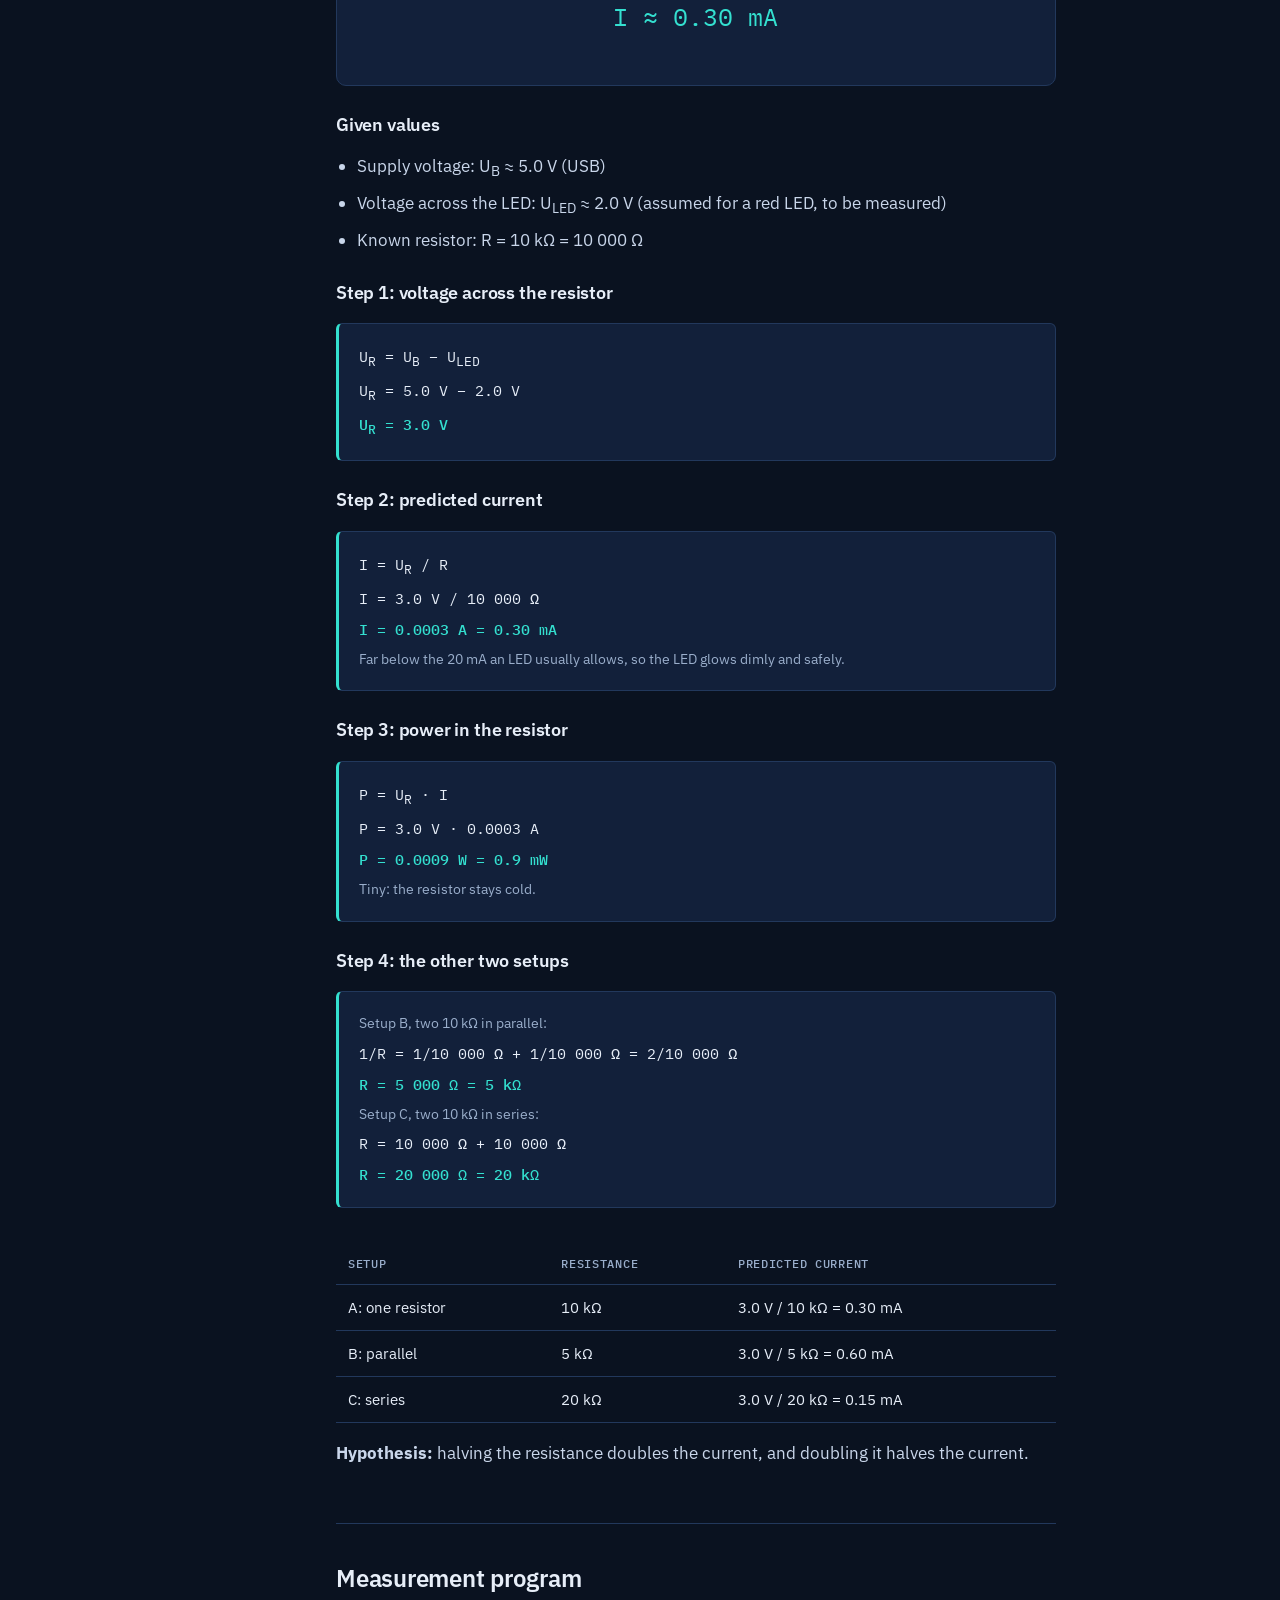
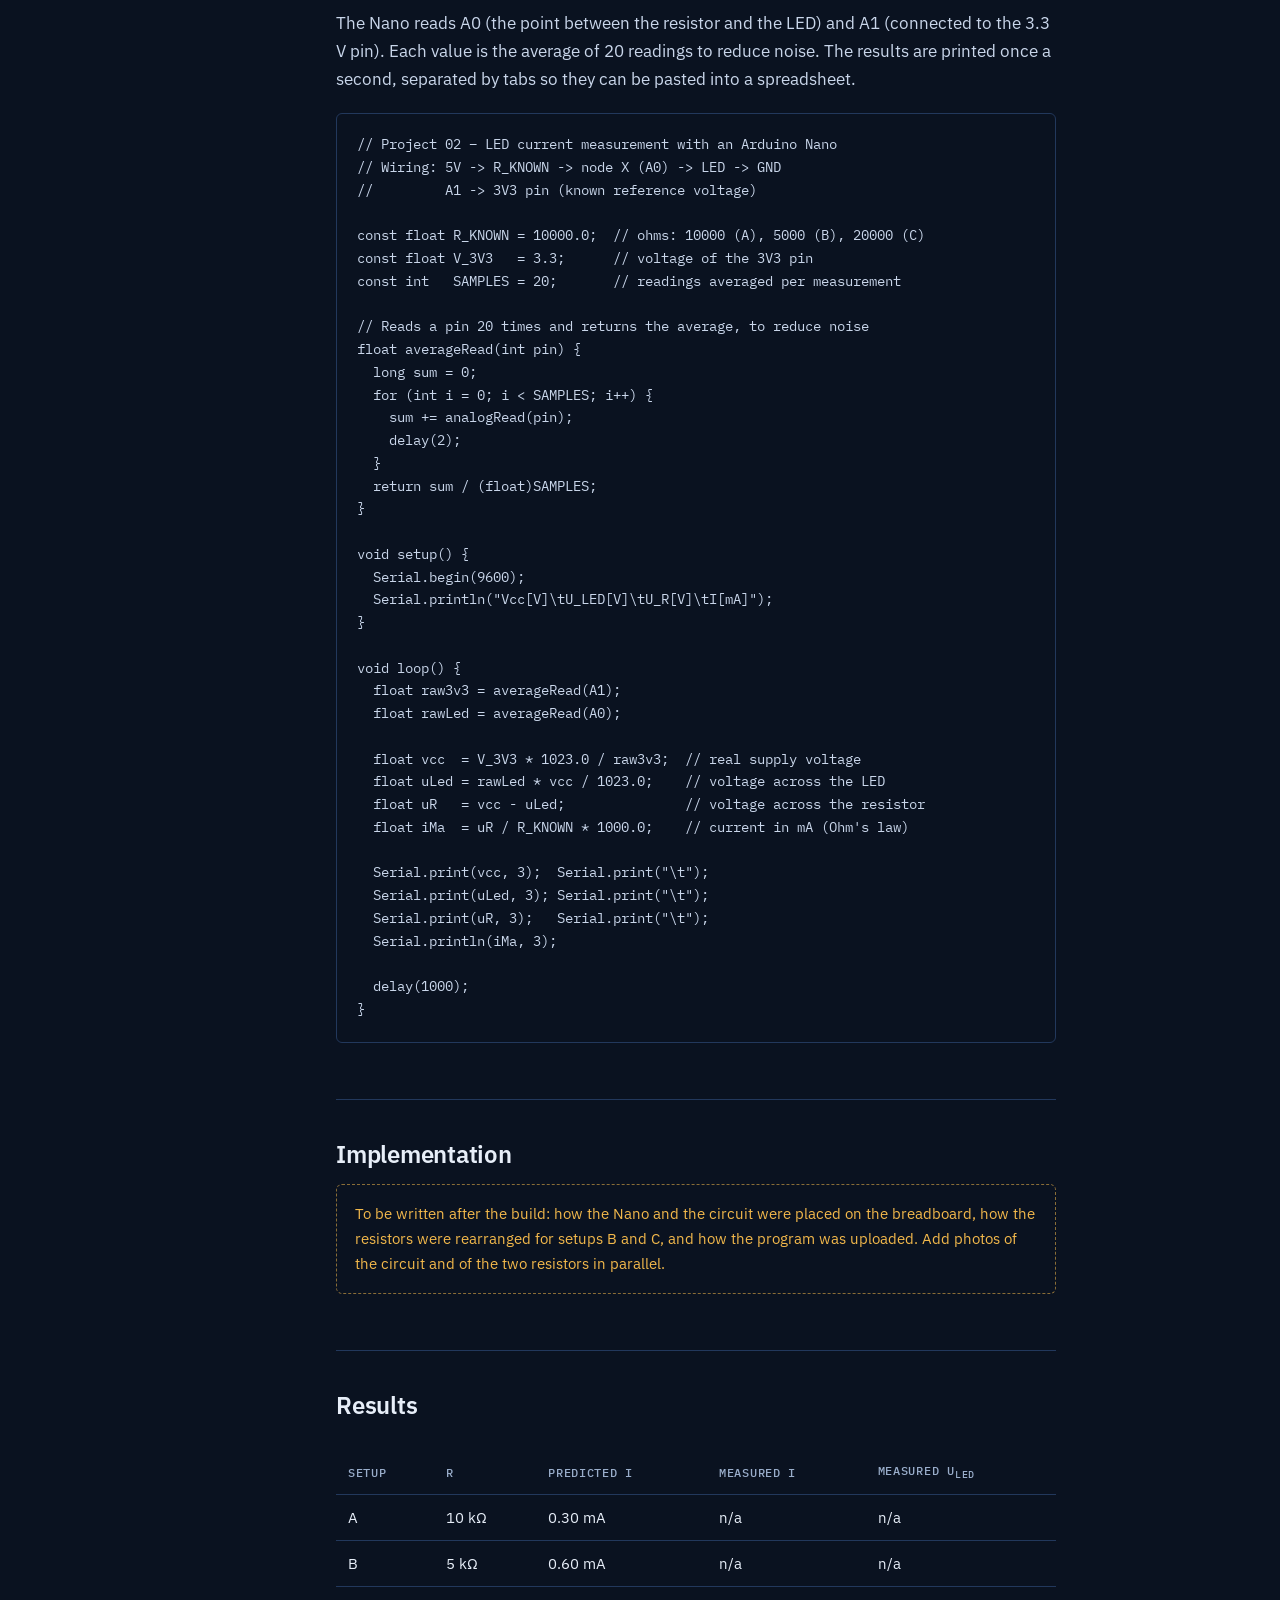
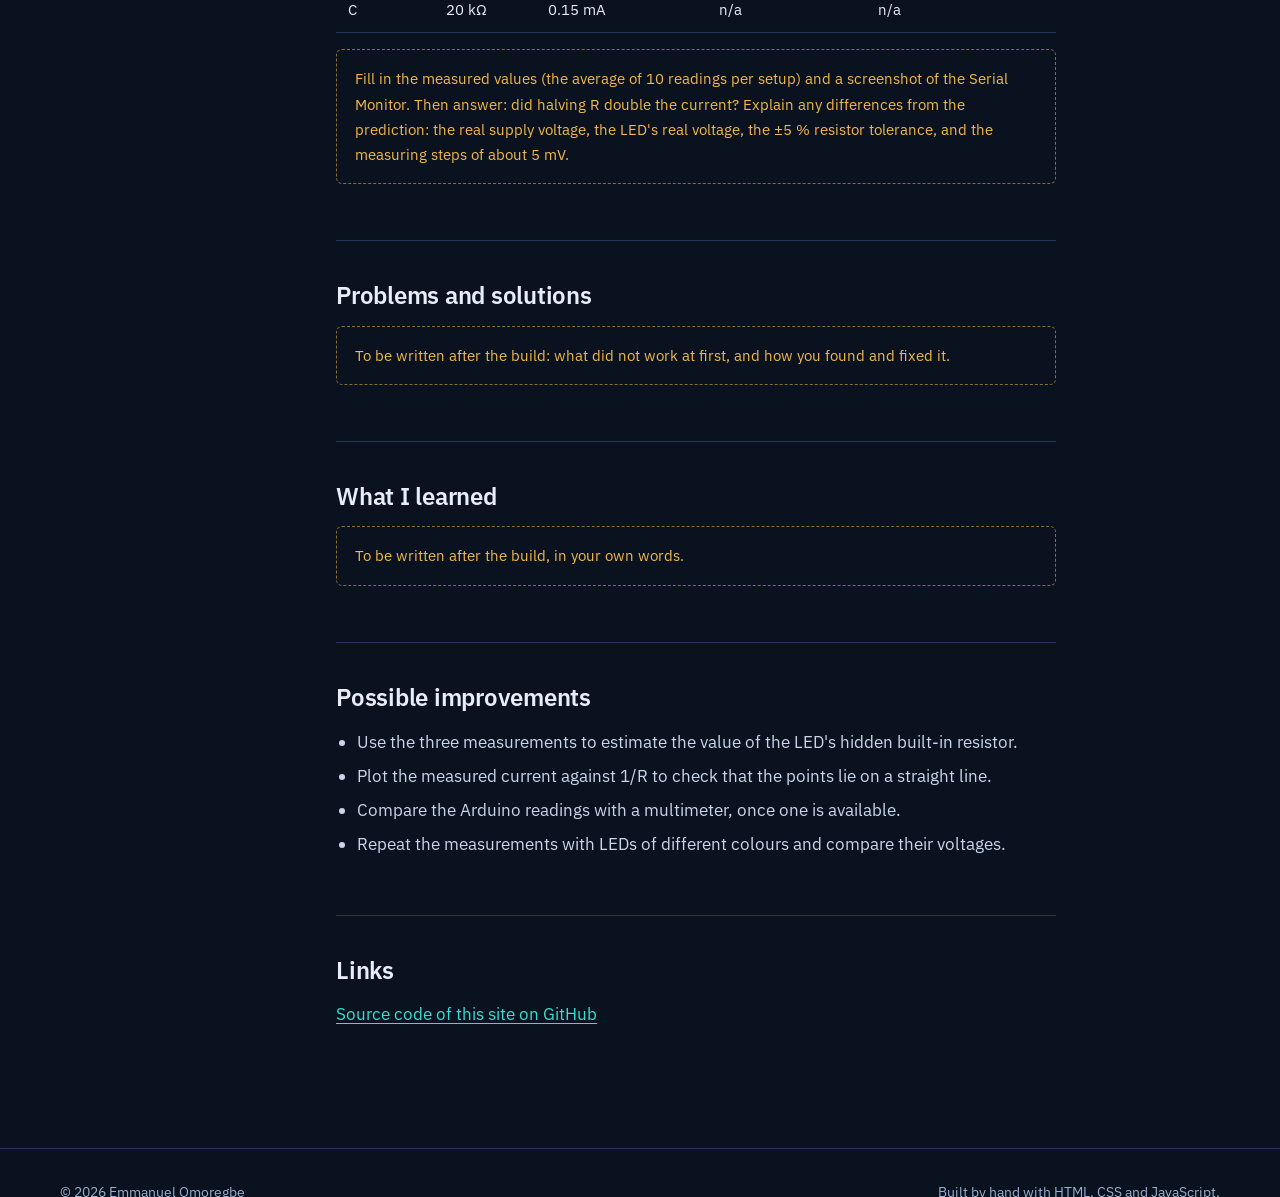
==== commit 32a87332: "Adapt LED project to Franzis Maker Kit parts - Measure LED current with an Arduino Nano as a voltmet" ====
--- a/projects/led-resistor.html
+++ b/projects/led-resistor.html
@@ -3,8 +3,8 @@
 <head>
   <meta charset="UTF-8">
   <meta name="viewport" content="width=device-width, initial-scale=1">
-  <title>LED with a current-limiting resistor · Emmanuel Omoregbe</title>
-  <meta name="description" content="Project 02: calculating, building and measuring a current-limiting resistor for a red LED on a 5 V supply.">
+  <title>Measuring LED current with an Arduino Nano · Emmanuel Omoregbe</title>
+  <meta name="description" content="Project 02: predicting and measuring the current through an LED at three series resistances, using an Arduino Nano as a voltmeter.">
   <meta name="theme-color" content="#0a1220">
   <link rel="icon" href="../assets/favicon.svg" type="image/svg+xml">
   <link rel="preconnect" href="https://fonts.googleapis.com">
@@ -45,12 +45,14 @@
       <header class="project-header">
         <div class="card-meta">
           <span>Project 02 · Electronics</span>
+          <!-- EDIT: change to status-in-progress / "In progress" when you start building,
+               and to status-completed / "Completed" when results are written up -->
           <span class="status status-planned">Planned</span>
         </div>
-        <h1>LED with a current-limiting resistor</h1>
+        <h1>Measuring LED current with an Arduino Nano</h1>
         <p class="lead">
-          Calculate the resistor that keeps a red LED at a safe current on a 5 V supply,
-          then build the circuit and compare the measured current with the calculation.
+          Predict the current through an LED at three different series resistances, then measure it
+          with an Arduino Nano used as a voltmeter, and check whether Ohm's law holds.
         </p>
       </header>
 
@@ -62,6 +64,7 @@
             <li><a href="#theory">Theory</a></li>
             <li><a href="#components">Components</a></li>
             <li><a href="#design">Design and calculation</a></li>
+            <li><a href="#program">Measurement program</a></li>
             <li><a href="#implementation">Implementation</a></li>
             <li><a href="#results">Results</a></li>
             <li><a href="#problems">Problems and solutions</a></li>
@@ -75,10 +78,13 @@
           <section id="objective">
             <h2>Objective</h2>
             <p>
-              An LED is not a resistor: once the voltage across it reaches its forward voltage, its
-              current rises very steeply. Connected straight to 5 V it would draw far too much current
-              and burn out. The goal is to choose a series resistor that limits the current to a safe
-              value, and to prove the choice by measurement.
+              A series resistor limits the current through an LED. This project tests that relationship
+              with real measurements: if the resistance is halved, does the current double?
+            </p>
+            <p>
+              I don't have a multimeter, so the Arduino Nano does the measuring. Its analog inputs read
+              voltages, and Ohm's law turns the voltage across a known resistor into a current.
+              All parts come from the Franzis Maker Kit for Arduino.
             </p>
           </section>
 
@@ -89,18 +95,44 @@
               For a resistor, voltage <code>U</code> (volts, V), resistance <code>R</code> (ohms, Ω) and
               current <code>I</code> (amperes, A) are linked by:
             </p>
-            <div class="calc"><p class="result">U = R · I &nbsp;&nbsp;⇔&nbsp;&nbsp; R = U / I &nbsp;&nbsp;⇔&nbsp;&nbsp; I = U / R</p></div>
-
-            <h3>Kirchhoff's voltage law in this circuit</h3>
-            <p>
-              In a series loop, the supply voltage is shared between the parts. The LED takes its forward
-              voltage <code>U<sub>F</sub></code>, and the resistor takes the rest:
-            </p>
-            <div class="calc"><p class="result">U<sub>B</sub> = U<sub>F</sub> + U<sub>R</sub> &nbsp;&nbsp;⇒&nbsp;&nbsp; U<sub>R</sub> = U<sub>B</sub> − U<sub>F</sub></p></div>
-            <p>
-              Because the parts are in series, the same current flows through the resistor and the LED.
-              So setting the resistor's current sets the LED's current.
-            </p>
+            <div class="calc"><p class="result">U = R · I &nbsp;&nbsp;⇔&nbsp;&nbsp; I = U / R</p></div>
+
+            <h3>Kirchhoff's voltage law</h3>
+            <p>
+              In a series loop, the supply voltage is shared between the parts. The LED takes the voltage
+              <code>U<sub>LED</sub></code> and the resistor takes the rest:
+            </p>
+            <div class="calc"><p class="result">U<sub>B</sub> = U<sub>LED</sub> + U<sub>R</sub> &nbsp;&nbsp;⇒&nbsp;&nbsp; U<sub>R</sub> = U<sub>B</sub> − U<sub>LED</sub></p></div>
+            <p>
+              The same current flows through every part of a series circuit, so measuring the current
+              in the resistor also gives the current in the LED.
+            </p>
+
+            <h3>Series and parallel resistors</h3>
+            <p>Two 10 kΩ resistors give two more resistance values:</p>
+            <div class="calc">
+              <p>Series: R = R<sub>1</sub> + R<sub>2</sub></p>
+              <p>Parallel: 1/R = 1/R<sub>1</sub> + 1/R<sub>2</sub></p>
+            </div>
+
+            <h3>An LED with a built-in resistor</h3>
+            <p>
+              The kit's LEDs contain their own series resistor, whose value is not given. What the
+              Arduino measures across the LED is therefore the LED's forward voltage plus the small
+              voltage across that hidden resistor.
+            </p>
+
+            <h3>The Arduino as a voltmeter</h3>
+            <p>
+              <code>analogRead()</code> returns a number <code>N</code> from 0 to 1023, where 1023 means
+              "equal to the supply voltage <code>U<sub>B</sub></code>":
+            </p>
+            <div class="calc"><p class="result">U = N / 1023 · U<sub>B</sub></p></div>
+            <p>
+              <code>U<sub>B</sub></code> is never exactly 5.00 V, so the program first measures the
+              Nano's 3.3 V pin, a known voltage, and works out the real supply voltage from it:
+            </p>
+            <div class="calc"><p class="result">U<sub>B</sub> = 3.3 V · 1023 / N<sub>3V3</sub></p></div>
           </section>
 
           <section id="components">
@@ -111,22 +143,23 @@
                   <tr><th>Part</th><th>Value</th><th>Purpose</th></tr>
                 </thead>
                 <tbody>
-                  <tr><td>Supply</td><td>5 V (USB or microcontroller board)</td><td>Low-voltage power source</td></tr>
-                  <tr><td>LED (D1)</td><td>Red, 5 mm, U<sub>F</sub> ≈ 2.0 V</td><td>Load to protect</td></tr>
-                  <tr><td>Resistor (R1)</td><td>220 Ω, ¼ W</td><td>Limits the current</td></tr>
-                  <tr><td>Breadboard, jumper wires</td><td>n/a</td><td>Build without soldering</td></tr>
-                  <tr><td>Multimeter</td><td>mA and V ranges</td><td>Measure current and voltages</td></tr>
+                  <tr><td>Arduino Nano</td><td>USB powered, 5 V</td><td>Power source and voltmeter</td></tr>
+                  <tr><td>LED</td><td>With built-in series resistor</td><td>The load being measured</td></tr>
+                  <tr><td>2 resistors</td><td>10 kΩ each (brown, black, orange)</td><td>Known resistance for the current measurement</td></tr>
+                  <tr><td>Breadboard, solid wire</td><td>n/a</td><td>Build without soldering</td></tr>
+                  <tr><td>Arduino IDE</td><td>n/a</td><td>Write and upload the program, read the Serial Monitor</td></tr>
                 </tbody>
               </table>
             </div>
-            <!-- EDIT: replace the typical LED values with the values from your LED's datasheet -->
+            <p>All parts are from the Franzis Maker Kit for Arduino.</p>
+            <!-- EDIT: add the LED colour you used -->
           </section>
 
           <section id="design">
             <h2>Design and calculation</h2>
 
-            <figure class="schematic" aria-label="Circuit diagram: 5 volt supply, 220 ohm resistor and red LED in series">
-              <div class="schematic-bar" aria-hidden="true"><span>led-resistor.sch</span><span>series circuit</span></div>
+            <figure class="schematic" aria-label="Circuit diagram: 5 volt supply, 10 kilohm resistor and an LED with built-in resistor in series. Analog pin A0 measures the voltage between the resistor and the LED.">
+              <div class="schematic-bar" aria-hidden="true"><span>led-measurement.sch</span><span>series circuit</span></div>
               <svg viewBox="0 0 360 250" role="img" aria-hidden="true">
                 <path class="wire" d="M70 190 L70 60 L290 60 L290 190 Z"/>
                 <rect class="gap" x="52" y="108" width="36" height="34"/>
@@ -136,60 +169,133 @@
                 <line class="part" x1="70" y1="128" x2="70" y2="142"/>
                 <text class="label" x="96" y="118">+</text>
                 <text class="value" x="20" y="126">5 V</text>
-                <rect class="gap" x="140" y="48" width="80" height="24"/>
-                <path class="part" d="M140 60 L148 60 L153 50 L163 70 L173 50 L183 70 L193 50 L203 70 L208 60 L220 60"/>
-                <text class="value" x="180" y="36" text-anchor="middle">R1 · 220 Ω</text>
+                <rect class="gap" x="120" y="48" width="80" height="24"/>
+                <path class="part" d="M120 60 L128 60 L133 50 L143 70 L153 50 L163 70 L173 50 L183 70 L188 60 L200 60"/>
+                <text class="value" x="160" y="36" text-anchor="middle">R · 10 kΩ</text>
+                <circle class="node" cx="245" cy="60" r="4"/>
+                <text class="value accent" x="245" y="44" text-anchor="middle">A0</text>
+                <rect class="module" x="264" y="74" width="52" height="84" rx="4"/>
+                <rect class="gap" x="280" y="78" width="20" height="30"/>
+                <path class="part" d="M290 78 L290 81 L283 84 L297 90 L283 96 L297 102 L290 105 L290 108"/>
                 <rect class="gap" x="272" y="108" width="36" height="40"/>
                 <path class="part led" d="M276 112 L304 112 L290 136 Z"/>
                 <line class="part" x1="276" y1="138" x2="304" y2="138"/>
                 <line class="part" x1="290" y1="108" x2="290" y2="112"/>
                 <line class="part" x1="290" y1="138" x2="290" y2="148"/>
-                <text class="value" x="300" y="170" text-anchor="middle">D1 · red</text>
-                <text class="value accent" x="180" y="222" text-anchor="middle">I ≈ 13.6 mA</text>
+                <text class="value" x="290" y="178" text-anchor="middle">LED + R_int</text>
+                <text class="value accent" x="180" y="222" text-anchor="middle">I ≈ 0.30 mA</text>
               </svg>
             </figure>
 
             <h3>Given values</h3>
             <ul>
-              <li>Supply voltage: U<sub>B</sub> = 5.0 V</li>
-              <li>LED forward voltage (typical red LED): U<sub>F</sub> ≈ 2.0 V</li>
-              <li>Target current: I = 15 mA = 0.015 A (below the usual 20 mA maximum)</li>
+              <li>Supply voltage: U<sub>B</sub> ≈ 5.0 V (USB)</li>
+              <li>Voltage across the LED: U<sub>LED</sub> ≈ 2.0 V (assumed for a red LED, to be measured)</li>
+              <li>Known resistor: R = 10 kΩ = 10 000 Ω</li>
             </ul>
 
             <h3>Step 1: voltage across the resistor</h3>
             <div class="calc">
-              <p>U<sub>R</sub> = U<sub>B</sub> − U<sub>F</sub></p>
+              <p>U<sub>R</sub> = U<sub>B</sub> − U<sub>LED</sub></p>
               <p>U<sub>R</sub> = 5.0 V − 2.0 V</p>
               <p class="result">U<sub>R</sub> = 3.0 V</p>
             </div>
 
-            <h3>Step 2: required resistance</h3>
-            <div class="calc">
-              <p>R = U<sub>R</sub> / I</p>
-              <p>R = 3.0 V / 0.015 A</p>
-              <p class="result">R = 200 Ω</p>
-              <p class="step">200 Ω is not a standard value. The next higher E12 value is 220 Ω. Rounding up keeps the current slightly lower, which is the safe side.</p>
-            </div>
-
-            <h3>Step 3: actual current with 220 Ω</h3>
+            <h3>Step 2: predicted current</h3>
             <div class="calc">
               <p>I = U<sub>R</sub> / R</p>
-              <p>I = 3.0 V / 220 Ω</p>
-              <p class="result">I ≈ 0.0136 A = 13.6 mA</p>
-            </div>
-
-            <h3>Step 4: power in the resistor</h3>
+              <p>I = 3.0 V / 10 000 Ω</p>
+              <p class="result">I = 0.0003 A = 0.30 mA</p>
+              <p class="step">Far below the 20 mA an LED usually allows, so the LED glows dimly and safely.</p>
+            </div>
+
+            <h3>Step 3: power in the resistor</h3>
             <div class="calc">
               <p>P = U<sub>R</sub> · I</p>
-              <p>P = 3.0 V · 0.0136 A</p>
-              <p class="result">P ≈ 0.041 W = 41 mW</p>
-              <p class="step">A ¼ W resistor is rated for 250 mW, about six times more than needed, so it stays cool.</p>
-            </div>
+              <p>P = 3.0 V · 0.0003 A</p>
+              <p class="result">P = 0.0009 W = 0.9 mW</p>
+              <p class="step">Tiny: the resistor stays cold.</p>
+            </div>
+
+            <h3>Step 4: the other two setups</h3>
+            <div class="calc">
+              <p class="step">Setup B, two 10 kΩ in parallel:</p>
+              <p>1/R = 1/10 000 Ω + 1/10 000 Ω = 2/10 000 Ω</p>
+              <p class="result">R = 5 000 Ω = 5 kΩ</p>
+              <p class="step">Setup C, two 10 kΩ in series:</p>
+              <p>R = 10 000 Ω + 10 000 Ω</p>
+              <p class="result">R = 20 000 Ω = 20 kΩ</p>
+            </div>
+
+            <div class="table-scroll">
+              <table class="data-table">
+                <thead>
+                  <tr><th>Setup</th><th>Resistance</th><th>Predicted current</th></tr>
+                </thead>
+                <tbody>
+                  <tr><td>A: one resistor</td><td>10 kΩ</td><td>3.0 V / 10 kΩ = 0.30 mA</td></tr>
+                  <tr><td>B: parallel</td><td>5 kΩ</td><td>3.0 V / 5 kΩ = 0.60 mA</td></tr>
+                  <tr><td>C: series</td><td>20 kΩ</td><td>3.0 V / 20 kΩ = 0.15 mA</td></tr>
+                </tbody>
+              </table>
+            </div>
+            <p>
+              <strong>Hypothesis:</strong> halving the resistance doubles the current, and doubling it
+              halves the current.
+            </p>
+          </section>
+
+          <section id="program">
+            <h2>Measurement program</h2>
+            <p>
+              The Nano reads A0 (the point between the resistor and the LED) and A1 (connected to the
+              3.3 V pin). Each value is the average of 20 readings to reduce noise. The results are
+              printed once a second, separated by tabs so they can be pasted into a spreadsheet.
+            </p>
+<pre class="code-block"><code>// Project 02 – LED current measurement with an Arduino Nano
+// Wiring: 5V -&gt; R_KNOWN -&gt; node X (A0) -&gt; LED -&gt; GND
+//         A1 -&gt; 3V3 pin (known reference voltage)
+
+const float R_KNOWN = 10000.0;  // ohms: 10000 (A), 5000 (B), 20000 (C)
+const float V_3V3   = 3.3;      // voltage of the 3V3 pin
+const int   SAMPLES = 20;       // readings averaged per measurement
+
+// Reads a pin 20 times and returns the average, to reduce noise
+float averageRead(int pin) {
+  long sum = 0;
+  for (int i = 0; i &lt; SAMPLES; i++) {
+    sum += analogRead(pin);
+    delay(2);
+  }
+  return sum / (float)SAMPLES;
+}
+
+void setup() {
+  Serial.begin(9600);
+  Serial.println("Vcc[V]\tU_LED[V]\tU_R[V]\tI[mA]");
+}
+
+void loop() {
+  float raw3v3 = averageRead(A1);
+  float rawLed = averageRead(A0);
+
+  float vcc  = V_3V3 * 1023.0 / raw3v3;  // real supply voltage
+  float uLed = rawLed * vcc / 1023.0;    // voltage across the LED
+  float uR   = vcc - uLed;               // voltage across the resistor
+  float iMa  = uR / R_KNOWN * 1000.0;    // current in mA (Ohm's law)
+
+  Serial.print(vcc, 3);  Serial.print("\t");
+  Serial.print(uLed, 3); Serial.print("\t");
+  Serial.print(uR, 3);   Serial.print("\t");
+  Serial.println(iMa, 3);
+
+  delay(1000);
+}</code></pre>
           </section>
 
           <section id="implementation">
             <h2>Implementation</h2>
-            <p class="todo">To be written after the build: how the circuit was placed on the breadboard, which way round the LED went (anode/cathode) and how the multimeter was connected in series to measure current. Add a photo.</p>
+            <p class="todo">To be written after the build: how the Nano and the circuit were placed on the breadboard, how the resistors were rearranged for setups B and C, and how the program was uploaded. Add photos of the circuit and of the two resistors in parallel.</p>
           </section>
 
           <section id="results">
@@ -197,16 +303,16 @@
             <div class="table-scroll">
               <table class="data-table">
                 <thead>
-                  <tr><th>Quantity</th><th>Calculated</th><th>Measured</th></tr>
+                  <tr><th>Setup</th><th>R</th><th>Predicted I</th><th>Measured I</th><th>Measured U<sub>LED</sub></th></tr>
                 </thead>
                 <tbody>
-                  <tr><td>U<sub>R</sub></td><td>3.0 V</td><td>n/a</td></tr>
-                  <tr><td>U<sub>F</sub></td><td>2.0 V (typical)</td><td>n/a</td></tr>
-                  <tr><td>I</td><td>13.6 mA</td><td>n/a</td></tr>
+                  <tr><td>A</td><td>10 kΩ</td><td>0.30 mA</td><td>n/a</td><td>n/a</td></tr>
+                  <tr><td>B</td><td>5 kΩ</td><td>0.60 mA</td><td>n/a</td><td>n/a</td></tr>
+                  <tr><td>C</td><td>20 kΩ</td><td>0.15 mA</td><td>n/a</td><td>n/a</td></tr>
                 </tbody>
               </table>
             </div>
-            <p class="todo">Fill in the measured column after the build, then explain any difference (the real U<sub>F</sub>, resistor tolerance, the supply's exact voltage).</p>
+            <p class="todo">Fill in the measured values (the average of 10 readings per setup) and a screenshot of the Serial Monitor. Then answer: did halving R double the current? Explain any differences from the prediction: the real supply voltage, the LED's real voltage, the ±5 % resistor tolerance, and the measuring steps of about 5 mV.</p>
           </section>
 
           <section id="problems">
@@ -222,9 +328,10 @@
           <section id="improvements">
             <h2>Possible improvements</h2>
             <ul>
-              <li>Measure U<sub>F</sub> for LEDs of different colours and recalculate R for each.</li>
-              <li>Drive the LED from a microcontroller pin and compare the pin voltage with 5 V.</li>
-              <li>Simulate the circuit in Falstad first and compare all three: hand calculation, simulation and measurement.</li>
+              <li>Use the three measurements to estimate the value of the LED's hidden built-in resistor.</li>
+              <li>Plot the measured current against 1/R to check that the points lie on a straight line.</li>
+              <li>Compare the Arduino readings with a multimeter, once one is available.</li>
+              <li>Repeat the measurements with LEDs of different colours and compare their voltages.</li>
             </ul>
           </section>
 
--- a/css/style.css
+++ b/css/style.css
@@ -486,6 +486,8 @@
 .schematic .part.led { fill: rgba(255, 90, 90, 0.16); stroke: #ff7a7a; }
 .schematic .part.glow { stroke: #ff7a7a; stroke-width: 1.5; }
 .schematic .current circle { fill: var(--accent); }
+.schematic .node { fill: var(--accent); }
+.schematic .module { fill: none; stroke: var(--muted); stroke-width: 1.2; stroke-dasharray: 4 4; }
 
 .schematic .label,
 .schematic .value {
@@ -909,6 +911,24 @@
 .calc .result {
   color: var(--accent);
   font-weight: 500;
+}
+
+/* program code shown on a project page */
+.code-block {
+  margin: 20px 0;
+  padding: 20px;
+  background: var(--bg);
+  border: 1px solid var(--line);
+  border-radius: var(--radius-small);
+  overflow-x: auto;
+  font-size: 0.85rem;
+  line-height: 1.6;
+  color: #c9d6ea;
+  tab-size: 2;
+}
+
+.code-block code {
+  font-size: inherit;
 }
 
 .data-table {
